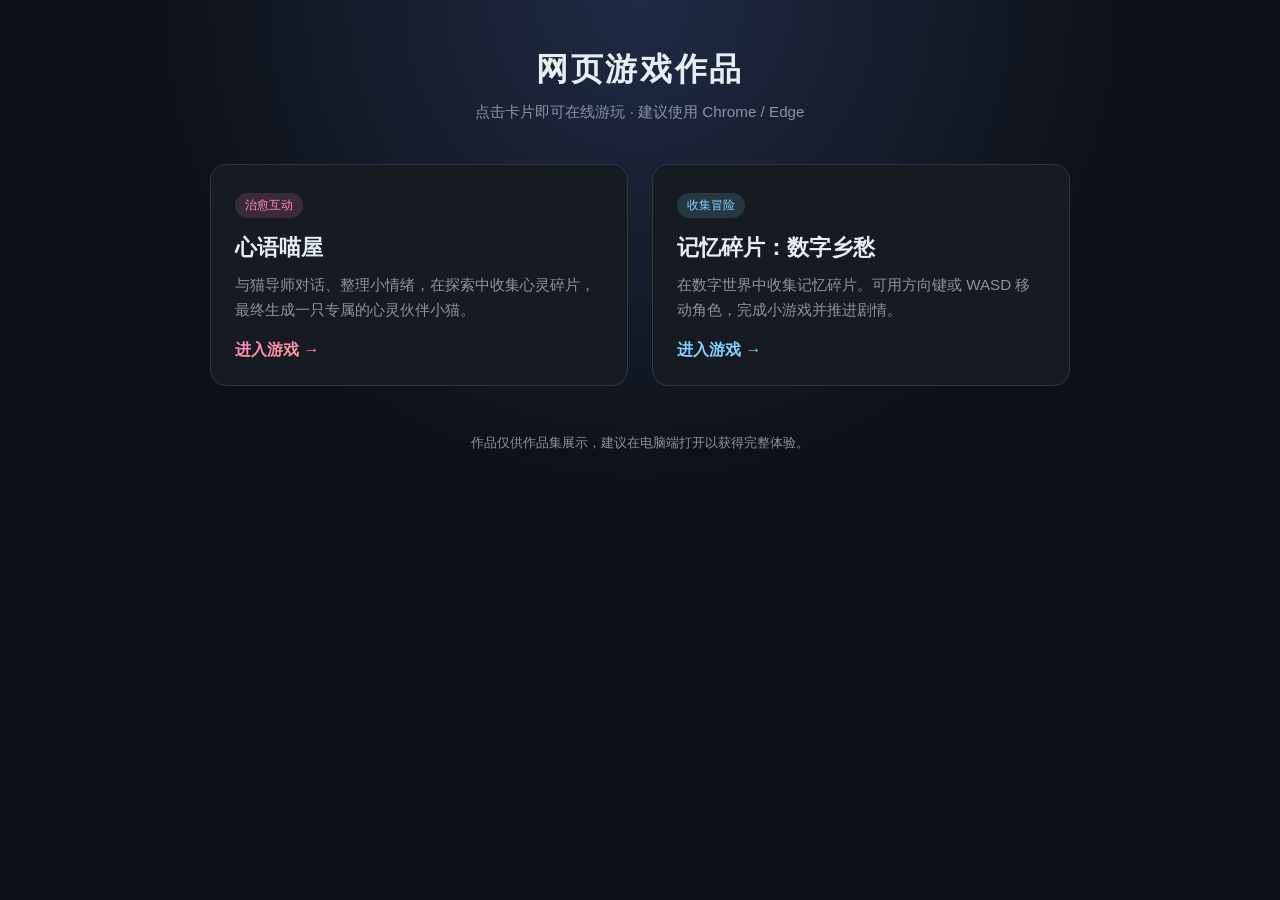
==== index.html @ 7da78b80 "Add web games portfolio" ====
<!DOCTYPE html>
<html lang="zh-CN">
<head>
    <meta charset="UTF-8">
    <meta name="viewport" content="width=device-width, initial-scale=1.0">
    <title>网页游戏作品集</title>
    <style>
        :root {
            --bg: #0d1117;
            --card: #161b22;
            --text: #e6edf3;
            --muted: #8b949e;
            --pink: #ff8fab;
            --cyan: #7dd3fc;
        }
        * { box-sizing: border-box; margin: 0; padding: 0; }
        body {
            min-height: 100vh;
            font-family: "Segoe UI", "Microsoft YaHei", sans-serif;
            background: radial-gradient(circle at top, #1f2a44 0%, var(--bg) 45%);
            color: var(--text);
            display: flex;
            flex-direction: column;
            align-items: center;
            padding: 48px 20px 64px;
        }
        h1 { font-size: 2rem; letter-spacing: 0.08em; margin-bottom: 8px; }
        .subtitle { color: var(--muted); margin-bottom: 40px; }
        .games {
            display: grid;
            grid-template-columns: repeat(auto-fit, minmax(280px, 1fr));
            gap: 24px;
            width: min(860px, 100%);
        }
        a.card {
            display: block;
            background: var(--card);
            border: 1px solid #30363d;
            border-radius: 16px;
            padding: 28px 24px 24px;
            text-decoration: none;
            color: inherit;
            transition: transform 0.2s ease, border-color 0.2s ease;
        }
        a.card:hover { transform: translateY(-6px); }
        .card.cat:hover { border-color: var(--pink); }
        .card.nostalgia:hover { border-color: var(--cyan); }
        .tag {
            display: inline-block;
            font-size: 12px;
            padding: 4px 10px;
            border-radius: 999px;
            margin-bottom: 14px;
        }
        .cat .tag { background: rgba(255, 143, 171, 0.15); color: var(--pink); }
        .nostalgia .tag { background: rgba(125, 211, 252, 0.15); color: var(--cyan); }
        h2 { font-size: 1.4rem; margin-bottom: 10px; }
        p { color: var(--muted); line-height: 1.6; font-size: 0.95rem; }
        .play { margin-top: 18px; font-weight: 700; }
        .cat .play { color: var(--pink); }
        .nostalgia .play { color: var(--cyan); }
        footer { margin-top: 48px; color: var(--muted); font-size: 13px; }
    </style>
</head>
<body>
    <h1>网页游戏作品</h1>
    <p class="subtitle">点击卡片即可在线游玩 · 建议使用 Chrome / Edge</p>
    <div class="games">
        <a class="card cat" href="xinyu-miaowu/">
            <span class="tag">治愈互动</span>
            <h2>心语喵屋</h2>
            <p>与猫导师对话、整理小情绪，在探索中收集心灵碎片，最终生成一只专属的心灵伙伴小猫。</p>
            <div class="play">进入游戏 →</div>
        </a>
        <a class="card nostalgia" href="digital-nostalgia/">
            <span class="tag">收集冒险</span>
            <h2>记忆碎片：数字乡愁</h2>
            <p>在数字世界中收集记忆碎片。可用方向键或 WASD 移动角色，完成小游戏并推进剧情。</p>
            <div class="play">进入游戏 →</div>
        </a>
    </div>
    <footer>作品仅供作品集展示，建议在电脑端打开以获得完整体验。</footer>
</body>
</html>
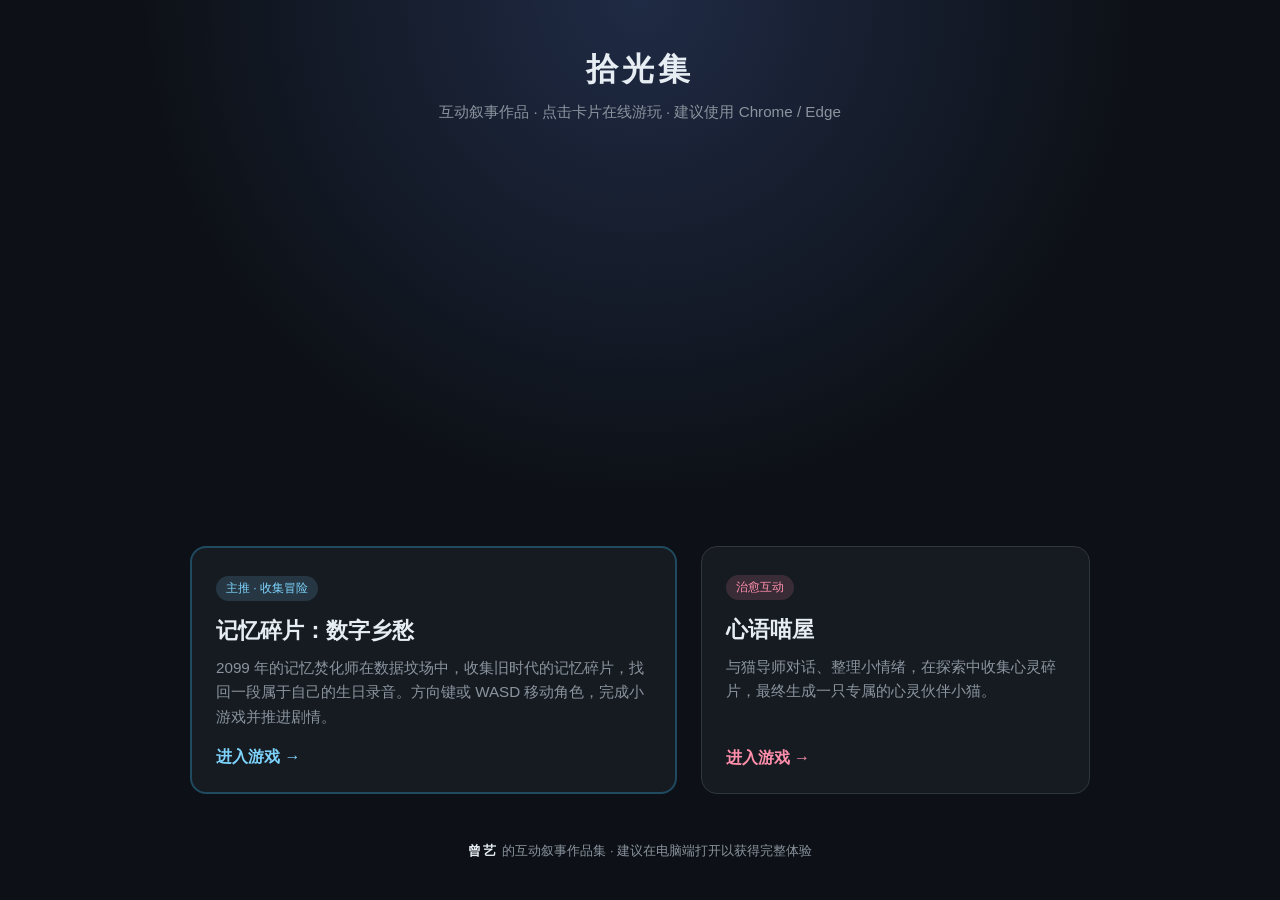
==== commit 6f71f2c9: "Improve portfolio homepage and transition overlays" ====
--- a/index.html
+++ b/index.html
@@ -3,7 +3,7 @@
 <head>
     <meta charset="UTF-8">
     <meta name="viewport" content="width=device-width, initial-scale=1.0">
-    <title>网页游戏作品集</title>
+    <title>拾光集 · 曾艺的互动叙事作品</title>
     <style>
         :root {
             --bg: #0d1117;
@@ -22,18 +22,20 @@
             display: flex;
             flex-direction: column;
             align-items: center;
-            padding: 48px 20px 64px;
+            padding: 48px 20px 40px;
         }
-        h1 { font-size: 2rem; letter-spacing: 0.08em; margin-bottom: 8px; }
+        h1 { font-size: 2rem; letter-spacing: 0.12em; margin-bottom: 8px; }
         .subtitle { color: var(--muted); margin-bottom: 40px; }
         .games {
             display: grid;
-            grid-template-columns: repeat(auto-fit, minmax(280px, 1fr));
+            grid-template-columns: 1.25fr 1fr;
             gap: 24px;
-            width: min(860px, 100%);
+            width: min(900px, 100%);
         }
+        @media (max-width: 720px) { .games { grid-template-columns: 1fr; } }
         a.card {
-            display: block;
+            display: flex;
+            flex-direction: column;
             background: var(--card);
             border: 1px solid #30363d;
             border-radius: 16px;
@@ -45,8 +47,9 @@
         a.card:hover { transform: translateY(-6px); }
         .card.cat:hover { border-color: var(--pink); }
         .card.nostalgia:hover { border-color: var(--cyan); }
+        .card.nostalgia { border-width: 2px; border-color: #1f4a5f; }
         .tag {
-            display: inline-block;
+            align-self: flex-start;
             font-size: 12px;
             padding: 4px 10px;
             border-radius: 999px;
@@ -55,30 +58,33 @@
         .cat .tag { background: rgba(255, 143, 171, 0.15); color: var(--pink); }
         .nostalgia .tag { background: rgba(125, 211, 252, 0.15); color: var(--cyan); }
         h2 { font-size: 1.4rem; margin-bottom: 10px; }
-        p { color: var(--muted); line-height: 1.6; font-size: 0.95rem; }
+        p { color: var(--muted); line-height: 1.6; font-size: 0.95rem; flex: 1; }
         .play { margin-top: 18px; font-weight: 700; }
         .cat .play { color: var(--pink); }
         .nostalgia .play { color: var(--cyan); }
-        footer { margin-top: 48px; color: var(--muted); font-size: 13px; }
+        footer { margin-top: 48px; color: var(--muted); font-size: 13px; text-align: center; }
+        footer .author { color: var(--text); font-weight: 700; letter-spacing: 0.2em; }
     </style>
 </head>
 <body>
-    <h1>网页游戏作品</h1>
-    <p class="subtitle">点击卡片即可在线游玩 · 建议使用 Chrome / Edge</p>
+    <h1>拾光集</h1>
+    <p class="subtitle">互动叙事作品 · 点击卡片在线游玩 · 建议使用 Chrome / Edge</p>
     <div class="games">
-        <a class="card cat" href="xinyu-miaowu/">
+        <a class="card nostalgia" href="digital-nostalgia/index.html">
+            <span class="tag">主推 · 收集冒险</span>
+            <h2>记忆碎片：数字乡愁</h2>
+            <p>2099 年的记忆焚化师在数据坟场中，收集旧时代的记忆碎片，找回一段属于自己的生日录音。方向键或 WASD 移动角色，完成小游戏并推进剧情。</p>
+            <div class="play">进入游戏 →</div>
+        </a>
+        <a class="card cat" href="xinyu-miaowu/index.html">
             <span class="tag">治愈互动</span>
             <h2>心语喵屋</h2>
             <p>与猫导师对话、整理小情绪，在探索中收集心灵碎片，最终生成一只专属的心灵伙伴小猫。</p>
             <div class="play">进入游戏 →</div>
         </a>
-        <a class="card nostalgia" href="digital-nostalgia/">
-            <span class="tag">收集冒险</span>
-            <h2>记忆碎片：数字乡愁</h2>
-            <p>在数字世界中收集记忆碎片。可用方向键或 WASD 移动角色，完成小游戏并推进剧情。</p>
-            <div class="play">进入游戏 →</div>
-        </a>
     </div>
-    <footer>作品仅供作品集展示，建议在电脑端打开以获得完整体验。</footer>
+    <footer>
+        <span class="author">曾艺</span> 的互动叙事作品集 · 建议在电脑端打开以获得完整体验
+    </footer>
 </body>
 </html>
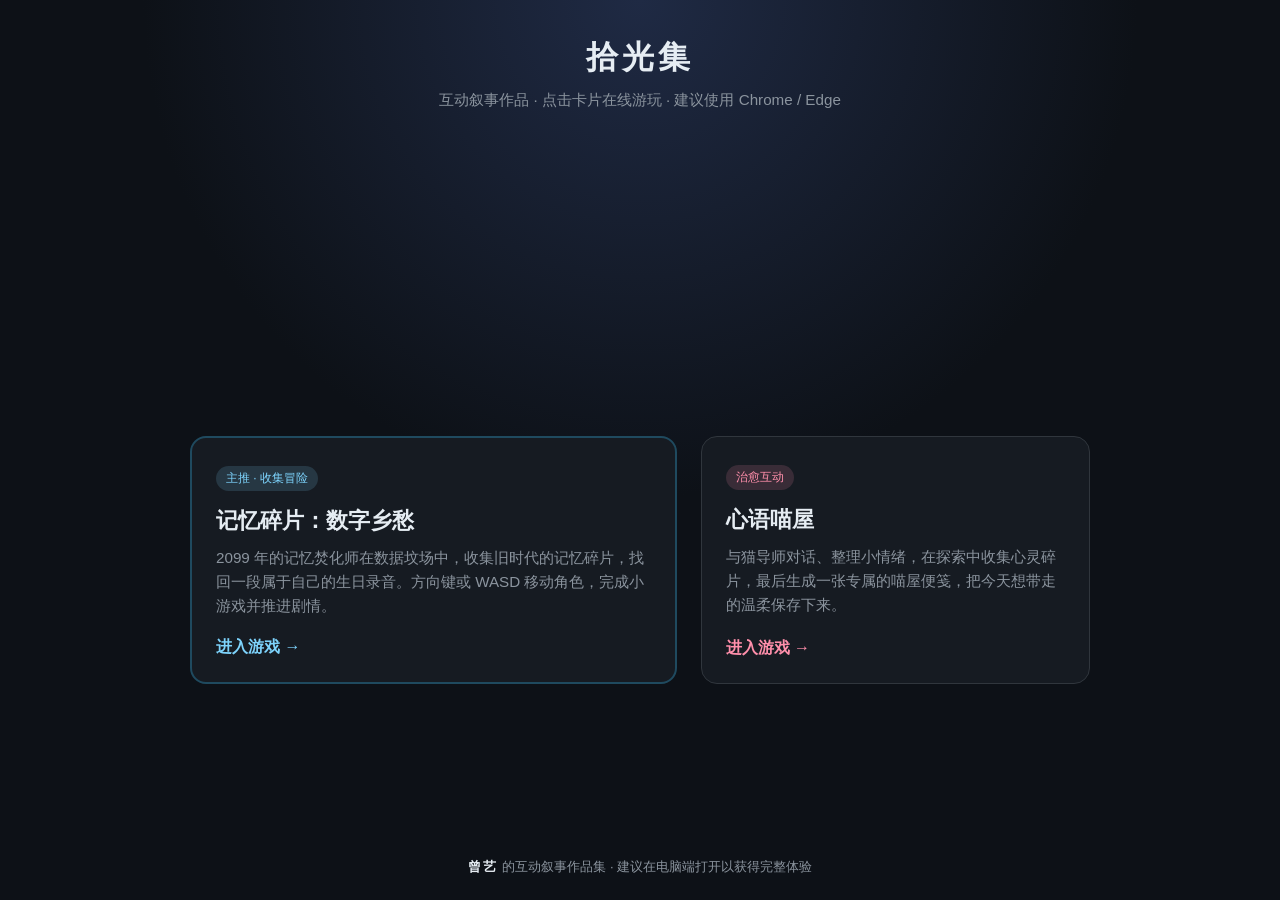
==== commit 792de183: "Refine portfolio layout and intro positioning" ====
--- a/index.html
+++ b/index.html
@@ -22,15 +22,19 @@
             display: flex;
             flex-direction: column;
             align-items: center;
-            padding: 48px 20px 40px;
+            padding: 36px 20px 24px;
         }
         h1 { font-size: 2rem; letter-spacing: 0.12em; margin-bottom: 8px; }
-        .subtitle { color: var(--muted); margin-bottom: 40px; }
+        .subtitle { color: var(--muted); margin-bottom: 0; }
         .games {
             display: grid;
             grid-template-columns: 1.25fr 1fr;
             gap: 24px;
             width: min(900px, 100%);
+            flex: 1;
+            align-content: center;
+            padding: 28px 0;
+            transform: translateY(-36px);
         }
         @media (max-width: 720px) { .games { grid-template-columns: 1fr; } }
         a.card {
@@ -62,7 +66,7 @@
         .play { margin-top: 18px; font-weight: 700; }
         .cat .play { color: var(--pink); }
         .nostalgia .play { color: var(--cyan); }
-        footer { margin-top: 48px; color: var(--muted); font-size: 13px; text-align: center; }
+        footer { margin-top: 0; color: var(--muted); font-size: 13px; text-align: center; }
         footer .author { color: var(--text); font-weight: 700; letter-spacing: 0.2em; }
     </style>
 </head>
@@ -79,7 +83,7 @@
         <a class="card cat" href="xinyu-miaowu/index.html">
             <span class="tag">治愈互动</span>
             <h2>心语喵屋</h2>
-            <p>与猫导师对话、整理小情绪，在探索中收集心灵碎片，最终生成一只专属的心灵伙伴小猫。</p>
+            <p>与猫导师对话、整理小情绪，在探索中收集心灵碎片，最后生成一张专属的喵屋便笺，把今天想带走的温柔保存下来。</p>
             <div class="play">进入游戏 →</div>
         </a>
     </div>
